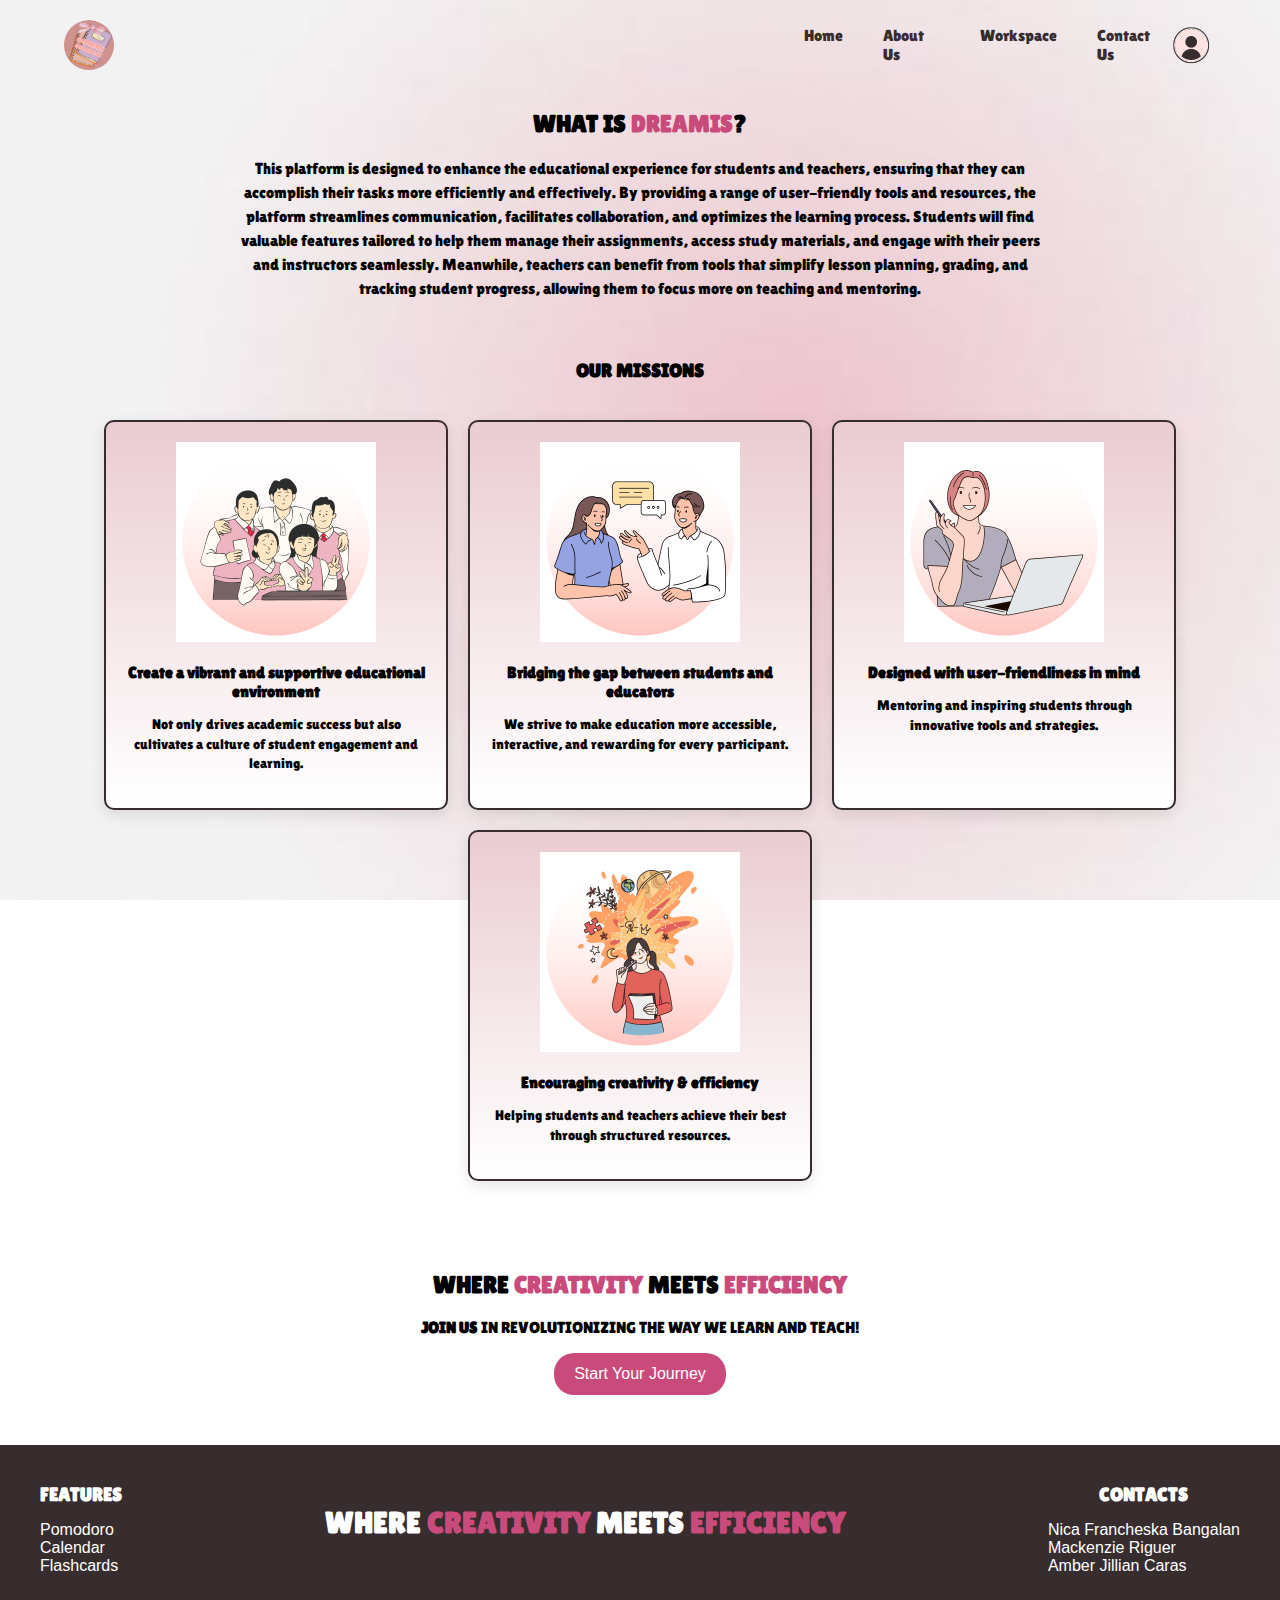
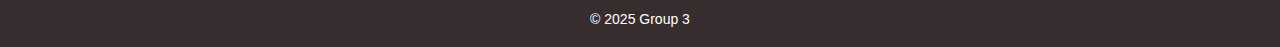
==== about.html @ 32d59bf2 "Update about.html" ====
<!DOCTYPE html>
<html lang="en">
<head>
    <meta charset="UTF-8">
    <meta name="viewport" content="width=device-width, initial-scale=1.0">
    <link href="https://fonts.googleapis.com/css?family=Lilita+One" rel="stylesheet">
    <link rel="stylesheet" href="about.css">
    <link rel="icon" href="imgs/LG.jpg" type="image/jpeg">
    <title>Dreamis — About Us</title>
    <style>
        
        body {
            margin: 0;
            padding: 0;
            font-family: 'Lilita One', sans-serif;
            background: url('imgs/1.jpg'); 
            background-size: cover;
            background-repeat: no-repeat;
            background-attachment: fixed;
            min-height: 100vh; 
            display: flex;
            flex-direction: column;
        }

        .container {
            flex: 1; 
            width: 90%;
            max-width: 1200px;
            margin: 0 auto;
            padding: 20px;
        }

        /* Navbar */
        .navbar {
            height: auto;
            display: flex;
            justify-content: space-between;
            align-items: center;
        }

        /* Workspace dropown */
        /* Dropdown Styles */
        .dropdown {
            position: relative;
            display: inline-block;
        }
        .dropdown-content {
            display: none;
            position: absolute;
            background-color: white;
            min-width: 160px;
            box-shadow: 0px 8px 16px rgba(0,0,0,0.2);
            z-index: 1;
        }
        .dropdown-content a {
            color: black;
            padding: 12px 16px;
            text-decoration: none;
            display: block;
        }
        .dropdown-content a:hover {
            background-color: #f1f1f1;
        }
        .workspace:hover .dropdown-content {
            display: block;
        }

        .logo {
            width: 50px;
            cursor: pointer;
            border-radius: 50%;
        }

        nav ul {
            list-style: none;
            padding: 0;
            margin: 0;
            display: flex;
        }

        nav ul li {
            margin-left: 40px;
        }

        nav ul li a {
            text-decoration: none;
            color: #372d2f;
            font-size: 16px;
            transition: color 0.3s;
        }

        nav ul li a:hover {
            color: #ff69b4;
        }

        .navbar nav {
            margin-left: 650px; 
        }

        @media (max-width: 768px) {
            .navbar {
                flex-direction: column;
                text-align: center;
            }

            nav ul {
                flex-direction: column;
            }

            nav ul li {
                margin: 10px 0;
            }
        }

        .about-section {
            text-align: center;
            padding: 20px;
        }

        .about-section h2 {
            font-size: 24px;
        }

        .about-section span {
            color: #c94b7c;
            font-weight: bold;
        }

        .about-section p {
            max-width: 800px;
            margin: 0 auto;
            font-size: 16px;
            line-height: 1.5;
        }

        .missions {
            text-align: center;
            padding: 20px;
        }

        .mission-cards {
            display: flex;
            justify-content: center;
            flex-wrap: wrap;
            gap: 20px;
            padding: 20px;
        }

        .card 
        {
            width: 300px; /* Increase the card's width to accommodate a larger image */
            background: white; 
            padding: 20px;
            border-radius: 10px; 
            text-align: center; 
            box-shadow: 0px 5px 15px rgba(0, 0, 0, 0.1); 
            background: linear-gradient(to bottom, #eaccd1, white);
            border: 2px solid #372d2f;
            
        }
        
        .card img {
            border-radius: 50%
            width: 200px;
            height: 200px; 
            margin-bottom: 10px; /* Retain the space below the image */
            display: block; /* Ensures the image behaves properly */
            margin-left: auto; /* Center the image horizontally */
            margin-right: auto; /* Center the image horizontally */
        }

        .card:hover 
        {
            transform: translateY(-10px);
            box-shadow: 0 10px 20px rgba(0, 0, 0, 0.2);
        }



        .card h4 {
            font-size: 16px;
            margin-bottom: 5px;
        }

        .card p {
            font-size: 14px;
            line-height: 1.4;
        }

        /* Closing Statement */
        .closing-statement {
            text-align: center;
            padding: 30px;
        }

        .closing-statement h2 {
            font-size: 24px;
        }

        .closing-statement span {
            color: #c94b7c;
            font-weight: bold;
        }

        .closing-statement p {
            font-size: 16px;
            margin-top: 10px;
        }

        .closing-statement button {
            background: #c94b7c;
            color: white;
            border: none;
            padding: 12px 20px;
            font-size: 16px;
            border-radius: 20px;
            cursor: pointer;
            transition: background 0.3s;
        }

        .closing-statement button:hover {
            background: #b23b69;
        }

        .profile:hover 
        {
            cursor: pointer; /* Changes the cursor to a pointing hand when avatar is hovered*/
        }
        
        /* Styling for the pop-up container */
        .popup-container 
        {
            display: none;
            position: fixed;
            top: 50%;
            left: 50%;
            transform: translate(-50%, -50%);
            background: #f9f9f9;
            padding: 20px;
            width: 300px;
            box-shadow: 0 4px 8px rgba(0, 0, 0, 0.2);
            border-radius: 10px;
            z-index: 1000;
        }
        
        .popup-container h2 
        {
            margin: 0 0 20px;
        }
        
        .popup-container input 
        {
            display: block;
            width: 100%;
            margin: 10px -10px; /* For the form input to be at the middle and not touch the edge*/
            padding: 10px;
            border: 1px solid #ddd;
            border-radius: 5px;
        }
        
        .popup-container button 
        {
             width: 100%;
             padding: 10px;
             background-color: #eeb4c2;
             color: #372d2f;
             cursor: pointer;
             border-radius: 5px;
             border-color: 2px solid #372d2f;
        }
        
        .popup-container button:hover 
        {
              background-color: #eaccd1;
        }
        
        /* Overlay styling */
        .overlay 
        {
             display: none;
             position: fixed;
             top: 0;
             left: 0;
             width: 100%;
             height: 100%;
             background: rgba(0, 0, 0, 0.5);
             z-index: 999;
        }

        a {
             text-decoration: none; /*Removes underscore in links*/
             color: white; /* Makes the link colored white */
        }
        
        .footer-quote
        {
            font-family: Lilita One, sans-serif; 
            margin-bottom: 10px; 
            font-size: 30px;
            color: white;
            margin-top: 40px
        }
        
        
        .footer-quote span
        {
          color: #c94b7c;
          font-weight: bold;
        }

        /* Responsive Design */
        @media (max-width: 768px) {
            .mission-cards {
                flex-direction: column;
                align-items: center;
            }

            .card {
                width: 90%;
            }
        }
    </style>
</head>
<body>

    <div class="container">
        <div class="navbar">
            <img src="imgs/LG.jpg" alt="Logo" class="logo">
            <nav>
            <ul>
                <li><a href="index.html">Home</a></li>
                <li><a href="about.html">About Us</a></li>
                <li class="workspace"><a href="workspace.html">Workspace</a>
                    <div class="dropdown-content">
                        <a href="workspace.html">Pomodoro</a>
                        <a href="calendar.html">Calendar</a>
                        <a href="flashcards.html">Flashcards</a>
                    </div>
                </li>
                <li><a href="contacts.html">Contact Us</a></li>
            </ul>
            </nav>
            <img src="imgs/profile-icon.png" alt="Avatar" class="profile" onclick="showLogin()">
        </div>

        <!-- Login pop-up -->
        <div class="overlay" id="overlay" onclick="closePopup()"></div>

         <!-- Pop-up Container -->
        <div class="popup-container" id="popup">
            <h2 id="popup-heading">Login</h2>
            <form id="popup-form">
                <input type="text" placeholder="Username" required>
                <input type="password" placeholder="Password" required>
                <button type="submit">Login</button>
            </form>
            <p id="toggle-form-text">
                Don't have an account? <span onclick="showSignUp()" style="color: blue; cursor: pointer;">Sign Up</span>
            </p>
            <button onclick="closePopup()">Close</button>
        </div>


        <div class="content">
            <div class="about-section">
                <h2>WHAT IS <span>DREAMIS</span>?</h2>
                <p>This platform is designed to enhance the educational experience for students and teachers, ensuring that they can accomplish their tasks more efficiently and effectively. By providing a range of user-friendly tools and resources, the platform streamlines communication, facilitates collaboration, and optimizes the learning process. Students will find valuable features tailored to help them manage their assignments, access study materials, and engage with their peers and instructors seamlessly. Meanwhile, teachers can benefit from tools that simplify lesson planning, grading, and tracking student progress, allowing them to focus more on teaching and mentoring.</p>
            </div>

            <div class="missions">
                <h3>OUR MISSIONS</h3>
                <div class="mission-cards">
                    <div class="card">
                        <img src="imgs/mission1.png" alt="Mission 1">
                        <h4>Create a vibrant and supportive educational environment</h4>
                        <p>Not only drives academic success but also cultivates a culture of student engagement and learning.</p>
                    </div>
                    <div class="card">
                        <img src="imgs/mission2.png" alt="Mission 2">
                        <h4>Bridging the gap between students and educators</h4>
                        <p>We strive to make education more accessible, interactive, and rewarding for every participant.</p>
                    </div>
                    <div class="card">
                        <img src="imgs/mission3.png" alt="Mission 3">
                        <h4>Designed with user-friendliness in mind</h4>
                        <p>Mentoring and inspiring students through innovative tools and strategies.</p>
                    </div>
                    <div class="card">
                        <img src="imgs/mission4.png" alt="Mission 4">
                        <h4>Encouraging creativity & efficiency</h4>
                        <p>Helping students and teachers achieve their best through structured resources.</p>
                    </div>
                </div>
            </div>

            <div class="closing-statement">
                <h2>WHERE <span>CREATIVITY</span> MEETS <span>EFFICIENCY</span></h2>
                <p><b>JOIN US</b> IN REVOLUTIONIZING THE WAY WE LEARN AND TEACH!</p>
                <a href="workspace.html"><button>Start Your Journey</button></a>
            </div>
        </div>
    </div>
    <!-- Footer -->
        <footer style="background-color: #372d2f; color: white; padding: 20px 40px; text-align: center;">
        	<div style="display: flex; justify-content: space-between; align-items: flex-start; flex-wrap: wrap; gap: 20px;">
                	<!-- Features Section -->
                        <div>
                        	<h3 style="font-family: Lilita One, sans-serif; margin-bottom: 10px;">FEATURES</h3>
                                <ul style="list-style: none; padding: 0; font-family: Poppins, sans-serif; font-size: 16px; text-align: left;">
                                    <li>Pomodoro</li>
                                    <li>Calendar</li>
                                    <li>Flashcards</li>
                                </ul>
                        </div>
                        <div>
                                <h1 class="footer-quote">
                                    WHERE <span>CREATIVITY</span> MEETS <span>EFFICIENCY</span>
                                </h1>
                        </div>
                        <!-- Contacts Section -->
                        <div>
                                <h3 style="font-family: Lilita One, sans-serif; margin-bottom: 10px;">CONTACTS</h3>
                                <ul style="list-style: none; padding: 0; font-family: Poppins, sans-serif; font-size: 16px; text-align: left; color:white">
                                    <li><a href="https://www.facebook.com/francheskanicab" target="_blank">Nica Francheska Bangalan</a></li>
                                    <li><a href="https://www.facebook.com/riguermackenzie/" target="_blank">Mackenzie Riguer</a></li>
                                    <li><a href="https://www.facebook.com/amberjillian.caras" target="_blank">Amber Jillian Caras</a></li>
                                </ul>
                            </div>
                        </div>
                	<!-- Copyright Section -->
               		<div style="margin-top: 20px; font-family: Poppins, sans-serif; font-size: 14px;">© 2025 Group 3</div>
        </footer>
    <script>
        function showLogin() 
        {
            document.getElementById("popup").style.display = "block";
            document.getElementById("overlay").style.display = "block";
        
            // Set content for Login
            document.getElementById("popup-heading").innerText = "Login";
            document.getElementById("popup-form").innerHTML = `
                <input type="text" placeholder="Username" required>
                <input type="password" placeholder="Password" required>
                <button type="submit">Login</button>
            `;
            document.getElementById("toggle-form-text").innerHTML = `
                Don't have an account? <span onclick="showSignUp()" style="color: blue; cursor: pointer;">Sign Up</span>
            `;
        }
        
        function showSignUp() 
        {
            
            // Switch the pop-up to Sign Up
            document.getElementById("popup-heading").innerText = "Sign Up";
            document.getElementById("popup-form").innerHTML = `
                <input type="text" placeholder="Username" required>
                <input type="email" placeholder="Email" required>
                <input type="password" placeholder="Password" required>
                <button type="submit">Sign Up</button>
            `;
            document.getElementById("toggle-form-text").innerHTML = `
                Already have an account? <span onclick="showLogin()" style="color: blue; cursor: pointer;">Login</span>
            `;
        }
        
        function closePopup() 
        {
             document.getElementById("popup").style.display = "none";
             document.getElementById("overlay").style.display = "none";
        }
    </script>
</body>
</html>
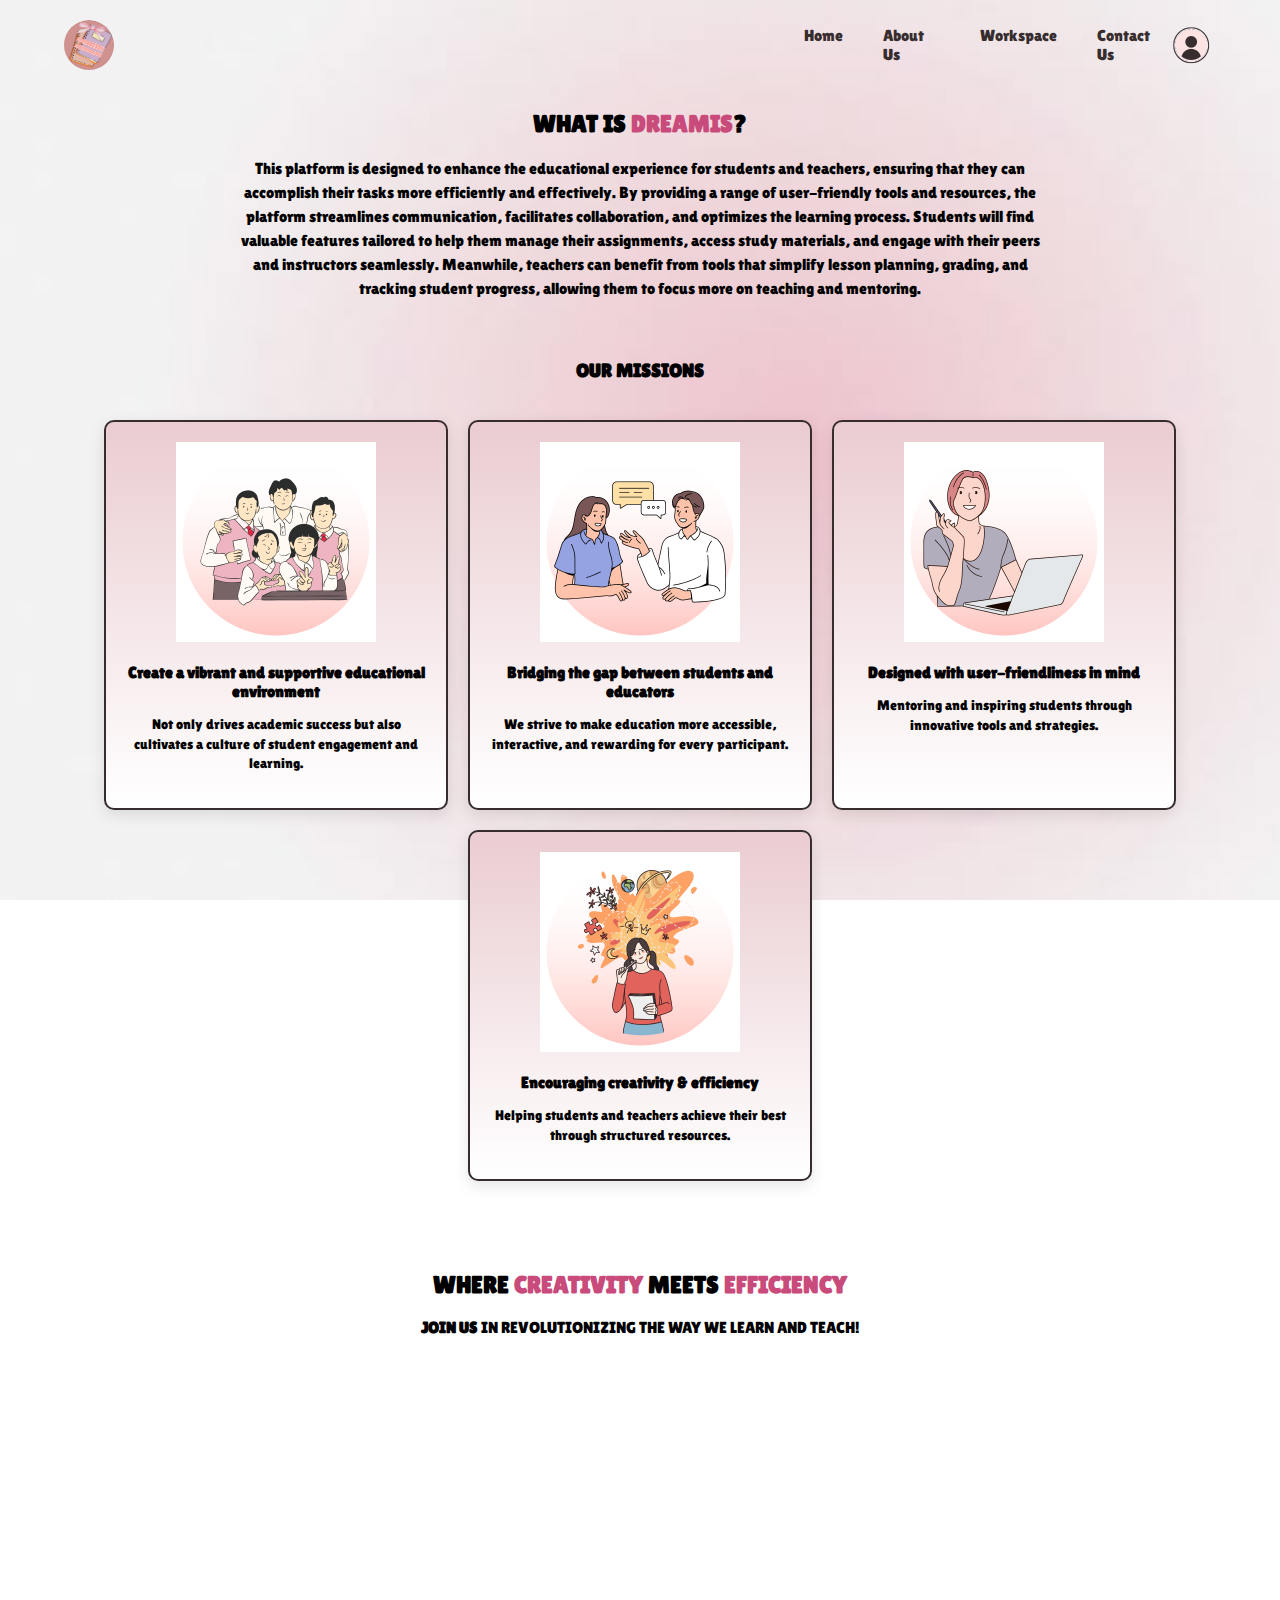
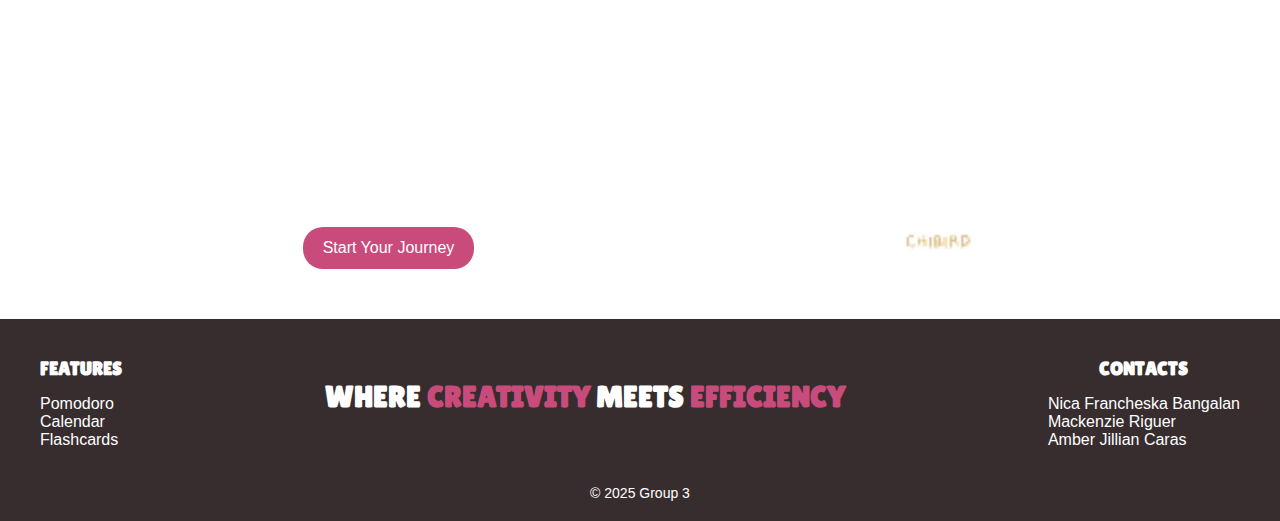
==== commit b74d7aa2: "Update about.html" ====
--- a/about.html
+++ b/about.html
@@ -5,7 +5,7 @@
     <meta name="viewport" content="width=device-width, initial-scale=1.0">
     <link href="https://fonts.googleapis.com/css?family=Lilita+One" rel="stylesheet">
     <link rel="stylesheet" href="about.css">
-    <link rel="icon" href="imgs/LG.jpg" type="image/jpeg">
+    <link rel="icon" href="imgs/website-icon.png" type="image/png"> <!-- Change website icon -->
     <title>Dreamis — About Us</title>
     <style>
         
@@ -397,6 +397,7 @@
                 <h2>WHERE <span>CREATIVITY</span> MEETS <span>EFFICIENCY</span></h2>
                 <p><b>JOIN US</b> IN REVOLUTIONIZING THE WAY WE LEARN AND TEACH!</p>
                 <a href="workspace.html"><button>Start Your Journey</button></a>
+                <img src="imgs/motivational-cat.gif" alt="Motivational Cat" width="500" style="border-radius: 3px">
             </div>
         </div>
     </div>
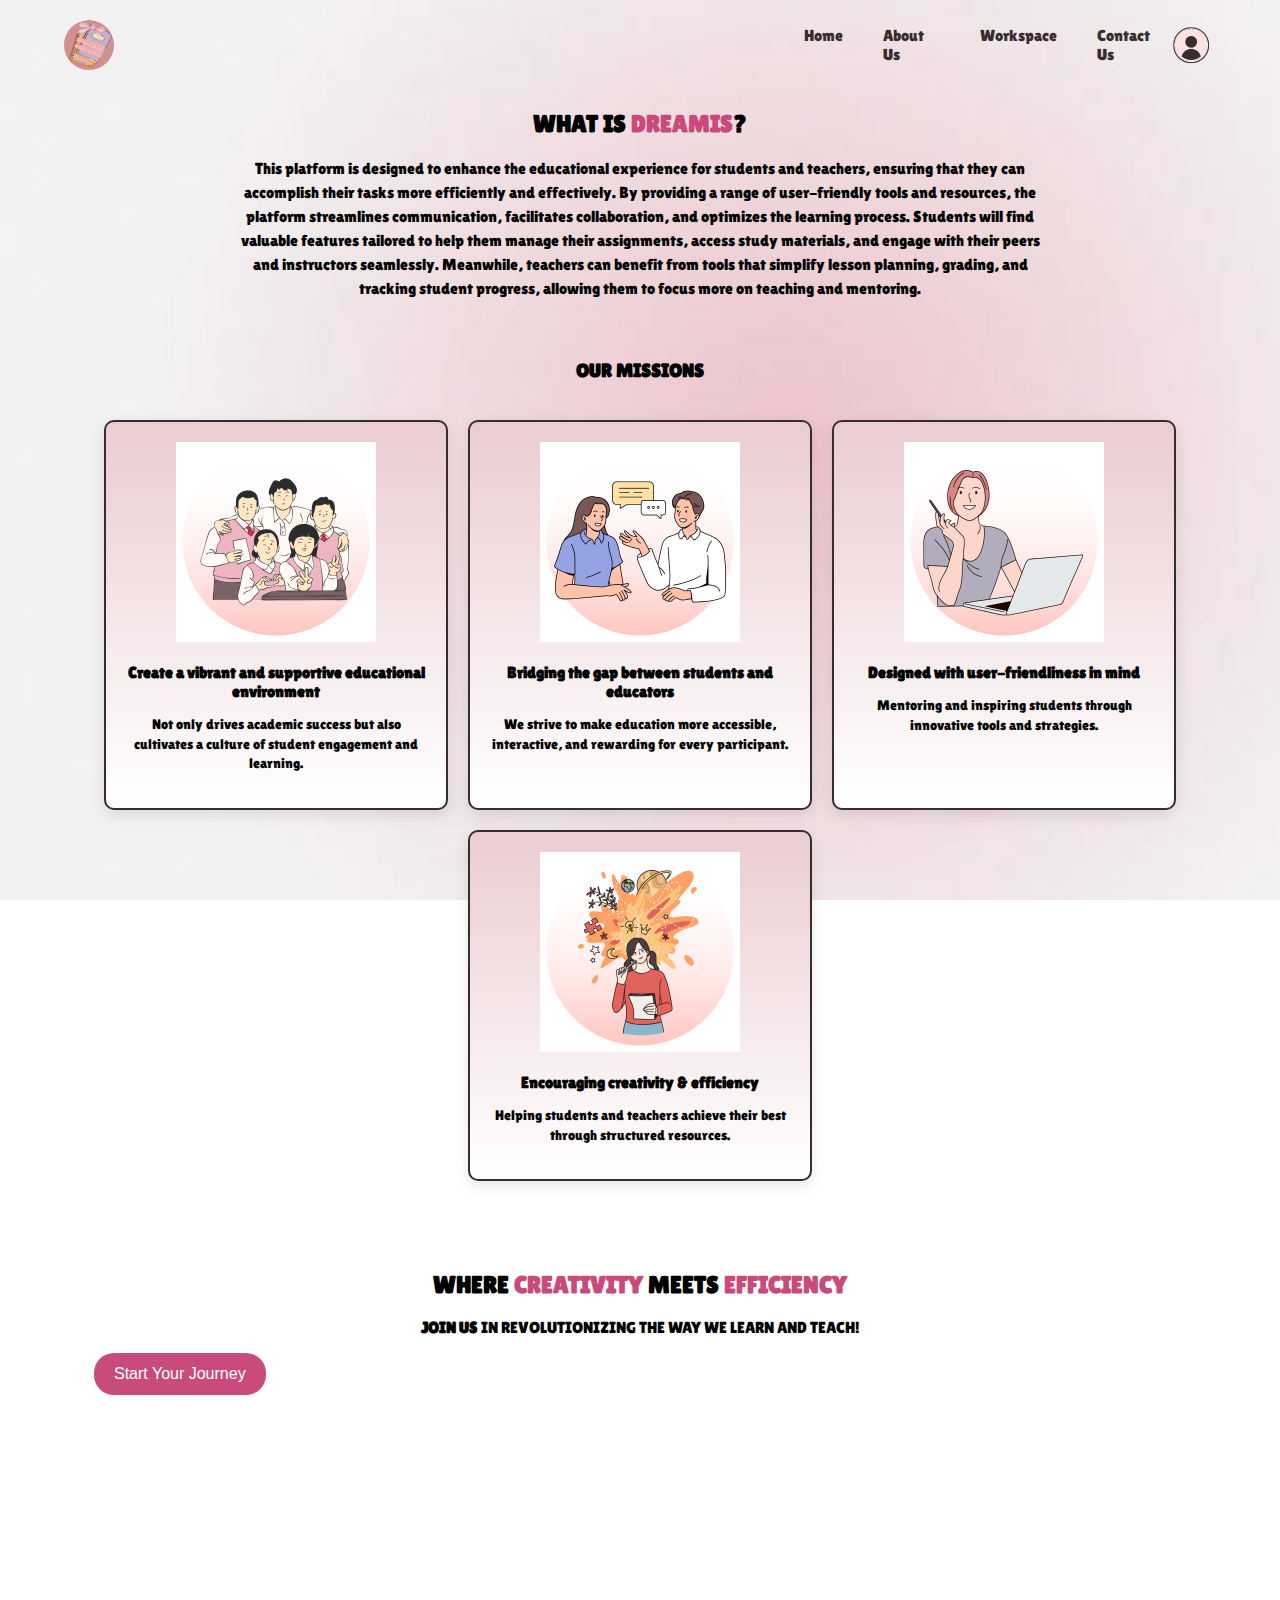
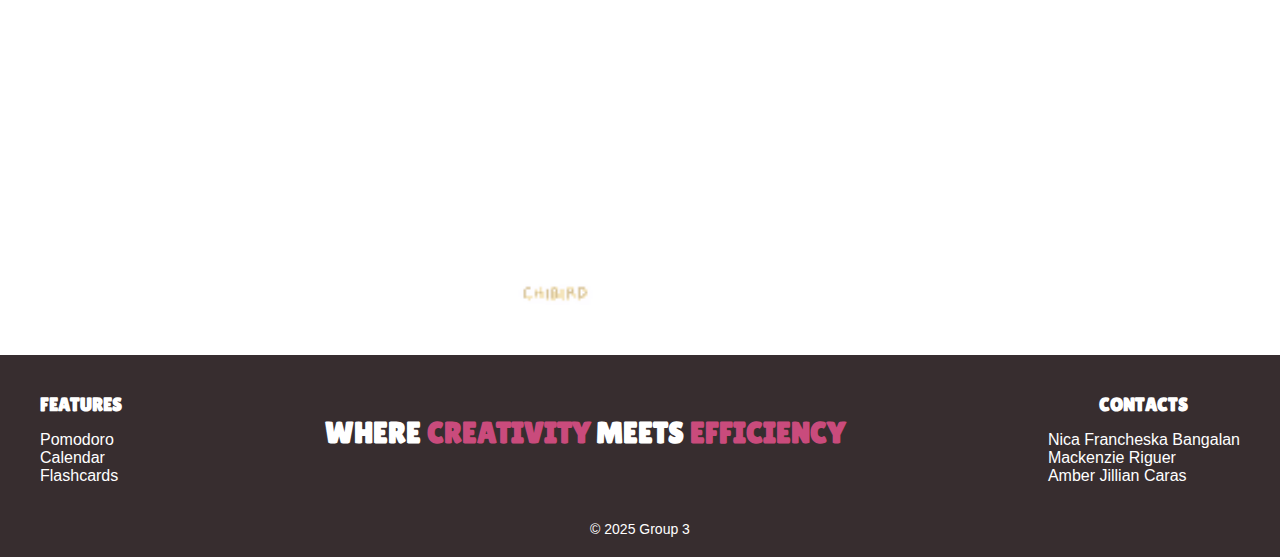
==== commit 5a05ea2d: "Update about.html" ====
--- a/about.html
+++ b/about.html
@@ -396,8 +396,8 @@
             <div class="closing-statement">
                 <h2>WHERE <span>CREATIVITY</span> MEETS <span>EFFICIENCY</span></h2>
                 <p><b>JOIN US</b> IN REVOLUTIONIZING THE WAY WE LEARN AND TEACH!</p>
-                <a href="workspace.html"><button>Start Your Journey</button></a>
-                <img src="imgs/motivational-cat.gif" alt="Motivational Cat" width="500" style="border-radius: 3px">
+                <a href="workspace.html"><button style="display: block; margin-bottom: 10px;">Start Your Journey</button></a>
+                <img src="imgs/motivational-cat.gif" alt="Motivational Cat" width="500" style="border-radius: 3px; display: block;">
             </div>
         </div>
     </div>
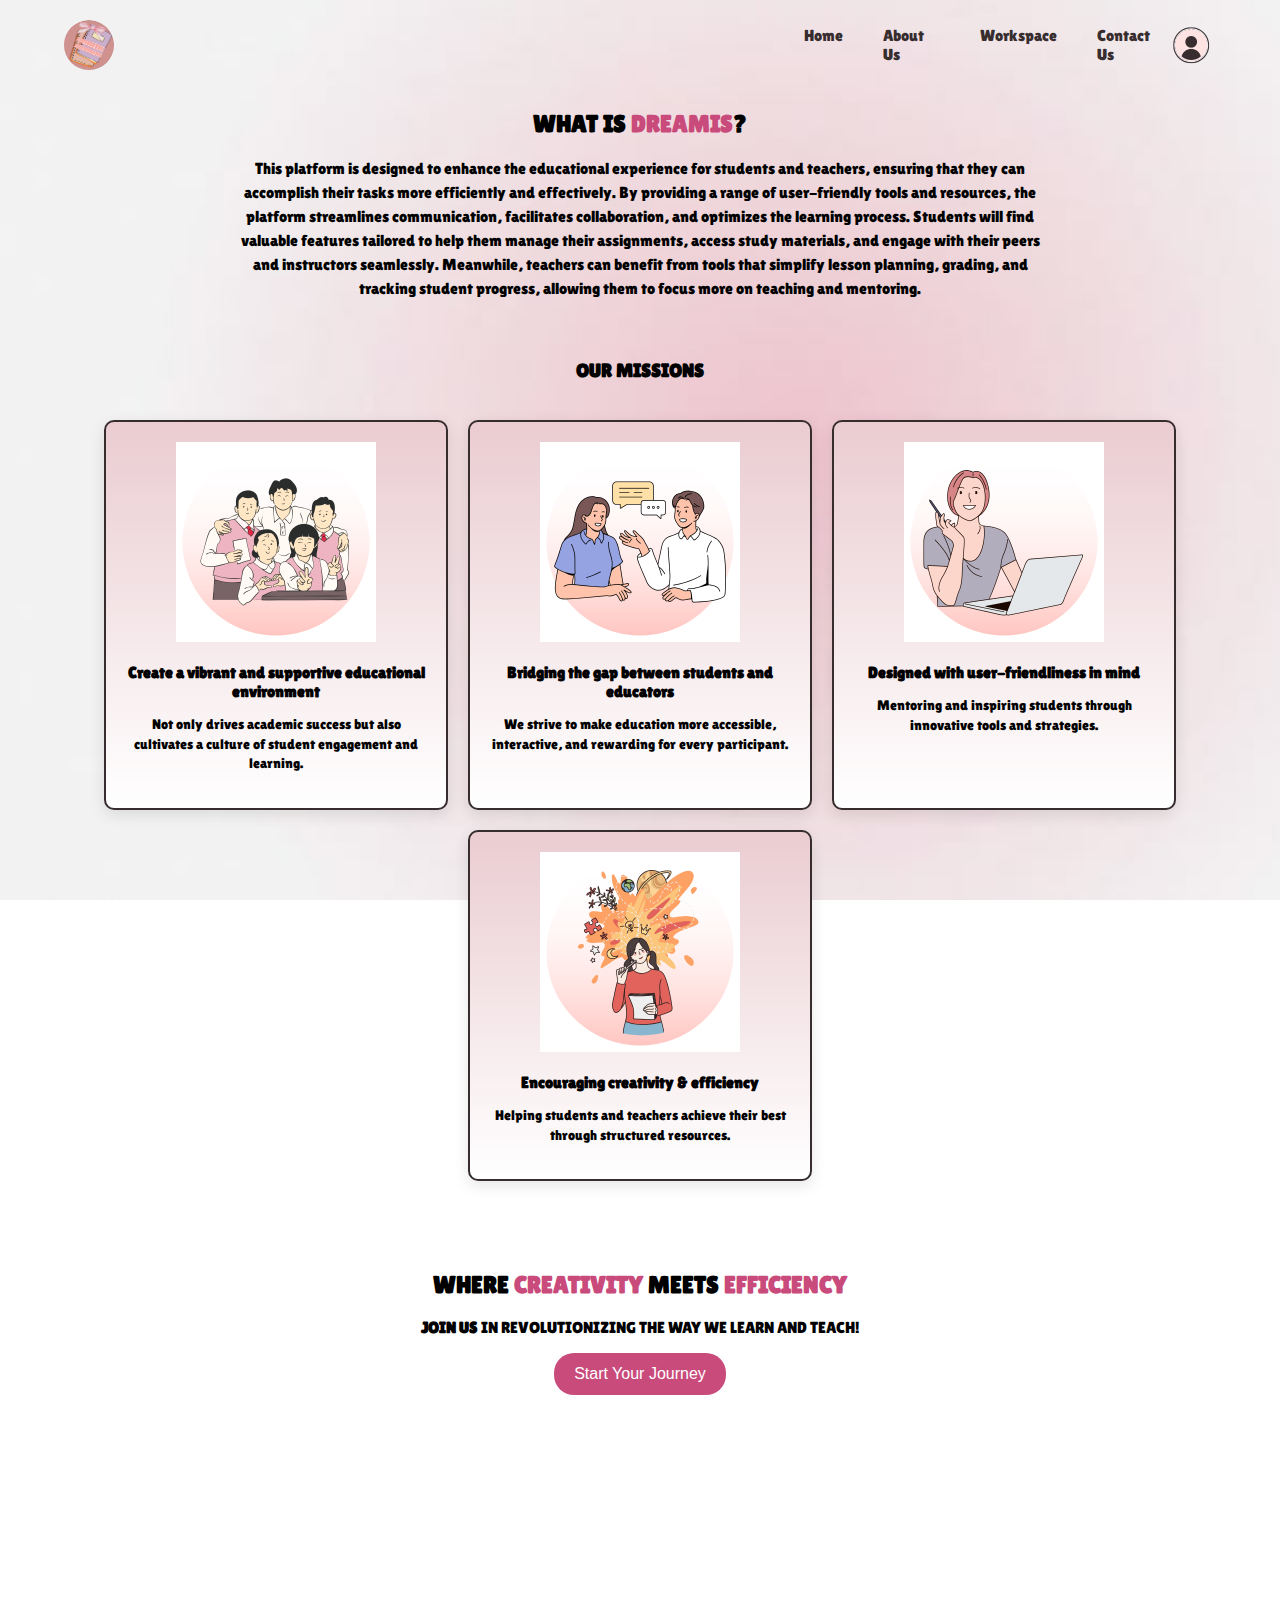
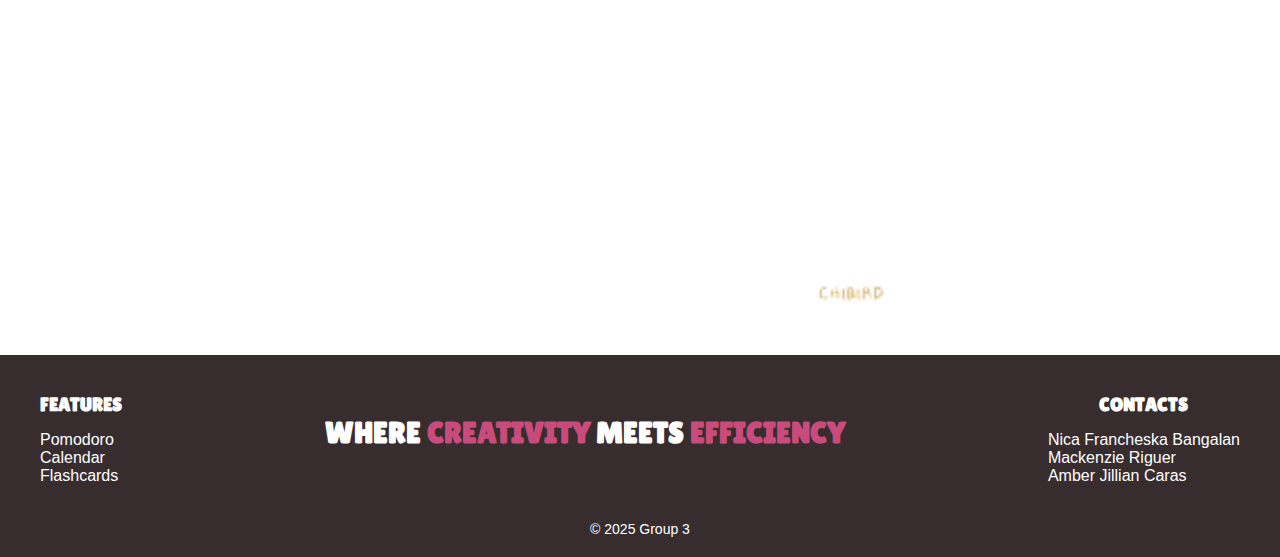
==== commit d25039dc: "Update about.html" ====
--- a/about.html
+++ b/about.html
@@ -393,11 +393,11 @@
                 </div>
             </div>
 
-            <div class="closing-statement">
+            <div class="closing-statement" style="text-align: center">
                 <h2>WHERE <span>CREATIVITY</span> MEETS <span>EFFICIENCY</span></h2>
                 <p><b>JOIN US</b> IN REVOLUTIONIZING THE WAY WE LEARN AND TEACH!</p>
-                <a href="workspace.html"><button style="display: block; margin-bottom: 10px;">Start Your Journey</button></a>
-                <img src="imgs/motivational-cat.gif" alt="Motivational Cat" width="500" style="border-radius: 3px; display: block;">
+                <a href="workspace.html"><button style="display: block; margin: 0 auto; margin-bottom: 10px;"">Start Your Journey</button></a>
+                <img src="imgs/motivational-cat.gif" alt="Motivational Cat" width="500" style="display: block; margin: 0 auto;">
             </div>
         </div>
     </div>
